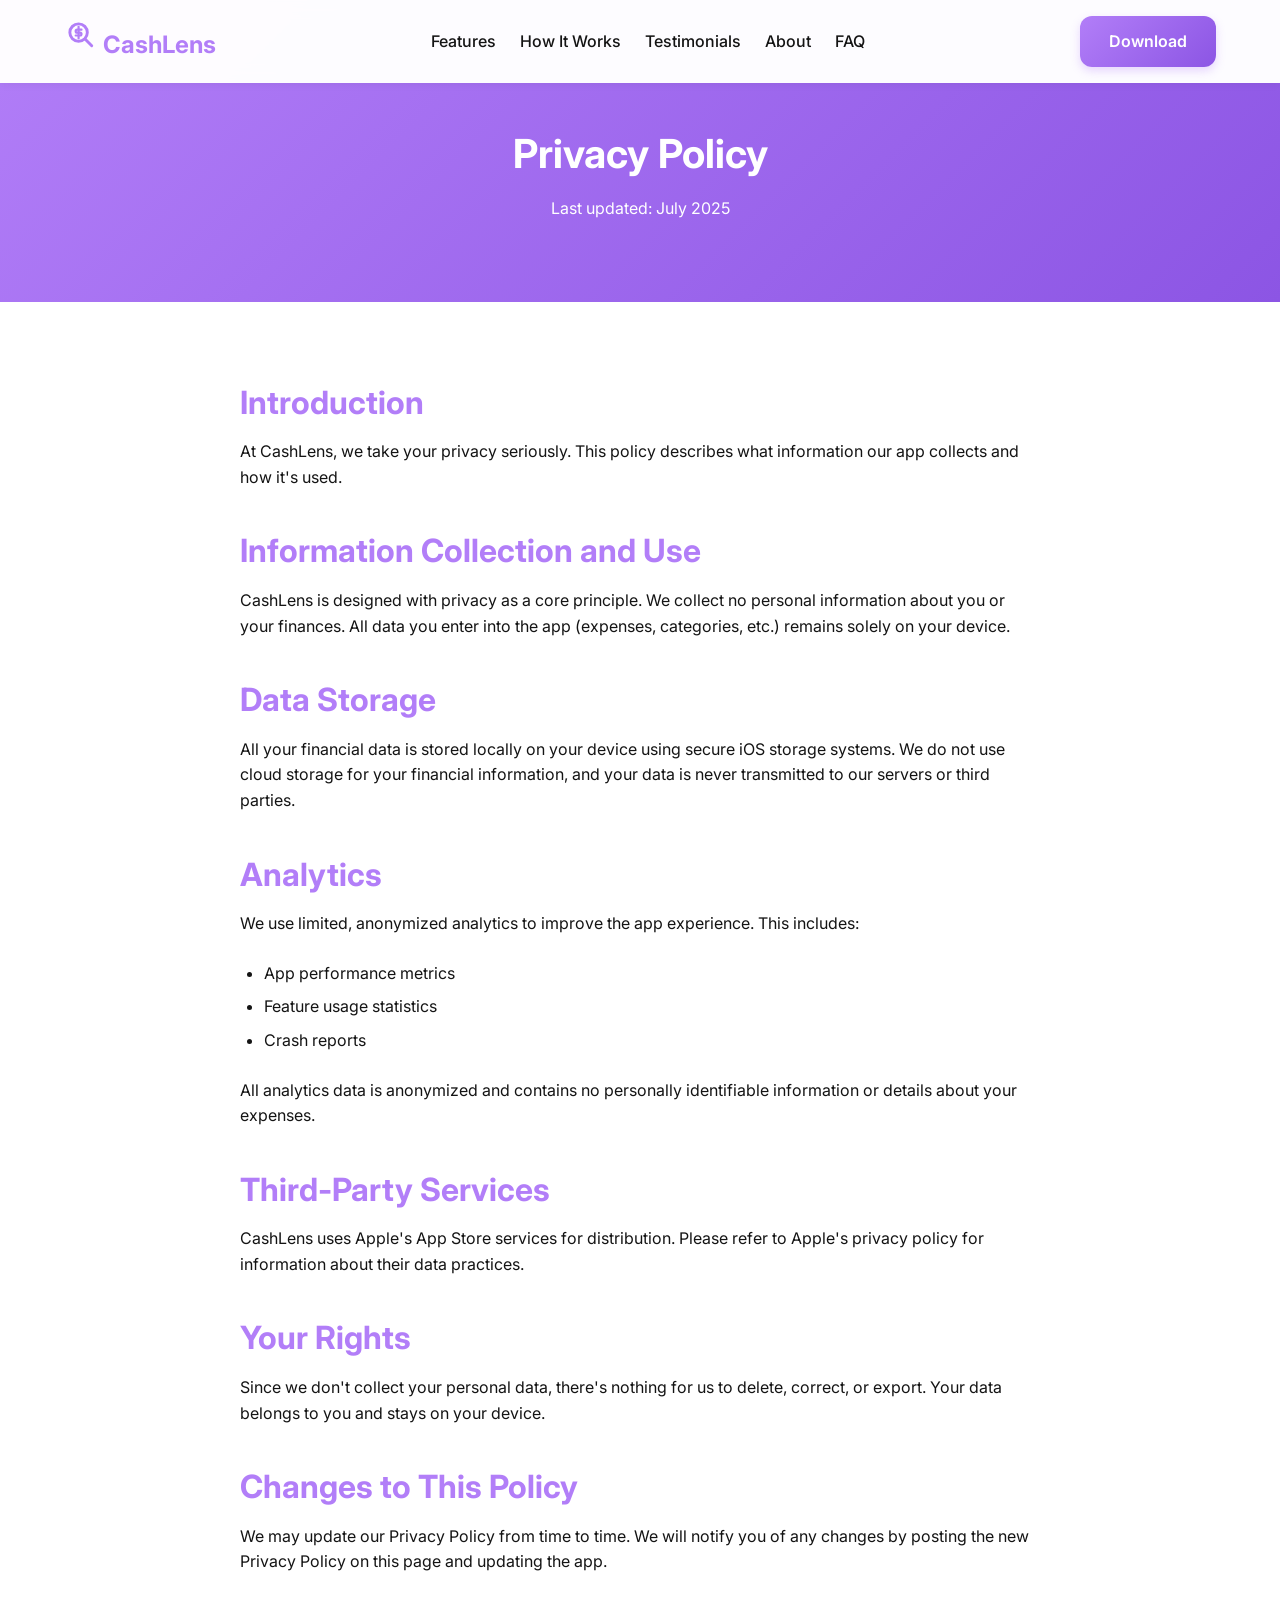
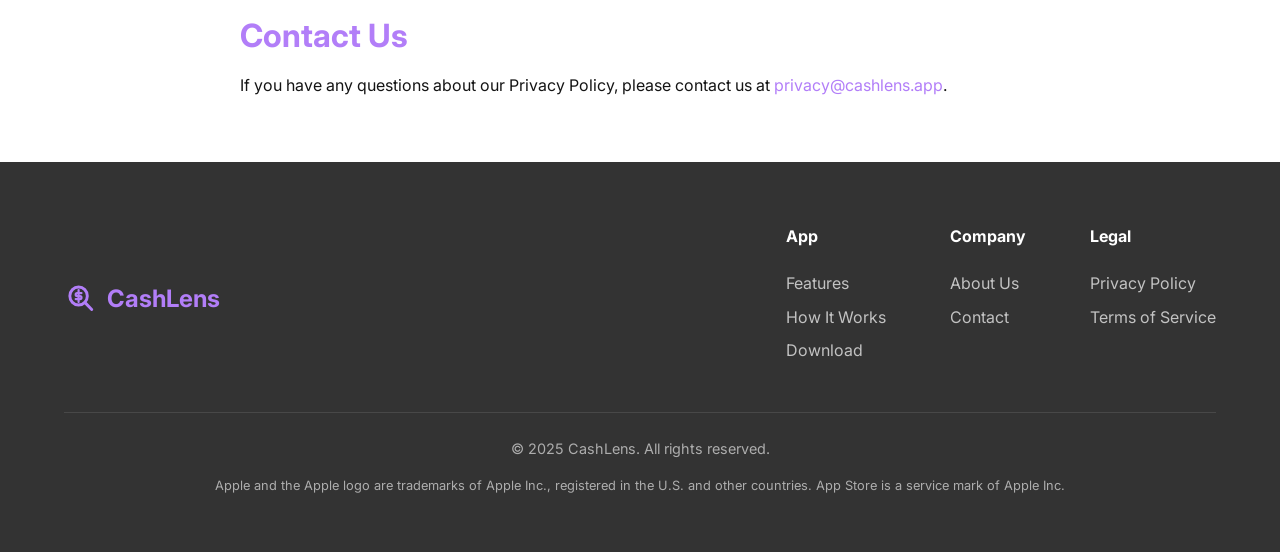
==== privacy.html @ 9f8243ed "Initial commit - CashLens website" ====
<!DOCTYPE html>
<html lang="en">
<head>
    <meta charset="UTF-8">
    <meta name="viewport" content="width=device-width, initial-scale=1.0">
    <title>Privacy Policy - CashLens</title>
    <meta name="description" content="CashLens privacy policy - learn how we protect your financial data and privacy.">
    <link rel="stylesheet" href="css/style.css">
    <link rel="stylesheet" href="https://cdnjs.cloudflare.com/ajax/libs/font-awesome/6.4.0/css/all.min.css">
    <link rel="preconnect" href="https://fonts.googleapis.com">
    <link rel="preconnect" href="https://fonts.gstatic.com" crossorigin>
    <link href="https://fonts.googleapis.com/css2?family=Inter:wght@400;500;600;700&display=swap" rel="stylesheet">
    <style>
        .policy-content {
            max-width: 800px;
            margin: 0 auto;
            padding: var(--spacing-lg) 0;
        }
        
        .policy-content h2 {
            margin-top: var(--spacing-lg);
            color: var(--primary-color);
        }
        
        .policy-content p {
            margin-bottom: var(--spacing-md);
        }
        
        .policy-content ul {
            list-style: disc;
            margin-left: 1.5rem;
            margin-bottom: var(--spacing-md);
        }
        
        .policy-content li {
            margin-bottom: var(--spacing-xs);
        }
        
        .policy-header {
            background: var(--primary-gradient);
            color: var(--text-color-white);
            padding: 8rem 0 4rem;
            text-align: center;
        }
        
        .policy-header h1 {
            color: var(--text-color-white);
            margin-bottom: var(--spacing-sm);
        }
    </style>
</head>
<body>
    <header class="header">
        <div class="container">
            <nav class="navbar">
                <div class="logo">
                    <a href="index.html">
                        <img src="images/logo.svg" alt="CashLens Logo" class="logo-img">
                        <span class="logo-text">CashLens</span>
                    </a>
                </div>
                <ul class="nav-links">
                    <li><a href="index.html#features">Features</a></li>
                    <li><a href="index.html#how-it-works">How It Works</a></li>
                    <li><a href="index.html#testimonials">Testimonials</a></li>
                    <li><a href="index.html#about">About</a></li>
                    <li><a href="index.html#faq">FAQ</a></li>
                </ul>
                <div class="cta-button mobile-hidden">
                    <a href="index.html#download" class="btn btn-primary">Download</a>
                </div>
                <button class="mobile-menu-toggle" aria-label="Toggle Mobile Menu">
                    <span class="hamburger"></span>
                </button>
            </nav>
        </div>
    </header>

    <section class="policy-header">
        <div class="container">
            <h1>Privacy Policy</h1>
            <p>Last updated: July 2025</p>
        </div>
    </section>

    <section class="policy-content container">
        <h2>Introduction</h2>
        <p>At CashLens, we take your privacy seriously. This policy describes what information our app collects and how it's used.</p>

        <h2>Information Collection and Use</h2>
        <p>CashLens is designed with privacy as a core principle. We collect no personal information about you or your finances. All data you enter into the app (expenses, categories, etc.) remains solely on your device.</p>

        <h2>Data Storage</h2>
        <p>All your financial data is stored locally on your device using secure iOS storage systems. We do not use cloud storage for your financial information, and your data is never transmitted to our servers or third parties.</p>

        <h2>Analytics</h2>
        <p>We use limited, anonymized analytics to improve the app experience. This includes:</p>
        <ul>
            <li>App performance metrics</li>
            <li>Feature usage statistics</li>
            <li>Crash reports</li>
        </ul>
        <p>All analytics data is anonymized and contains no personally identifiable information or details about your expenses.</p>

        <h2>Third-Party Services</h2>
        <p>CashLens uses Apple's App Store services for distribution. Please refer to Apple's privacy policy for information about their data practices.</p>

        <h2>Your Rights</h2>
        <p>Since we don't collect your personal data, there's nothing for us to delete, correct, or export. Your data belongs to you and stays on your device.</p>

        <h2>Changes to This Policy</h2>
        <p>We may update our Privacy Policy from time to time. We will notify you of any changes by posting the new Privacy Policy on this page and updating the app.</p>

        <h2>Contact Us</h2>
        <p>If you have any questions about our Privacy Policy, please contact us at <a href="mailto:privacy@cashlens.app">privacy@cashlens.app</a>.</p>
    </section>

    <footer class="footer">
        <div class="container">
            <div class="footer-top">
                <div class="footer-logo">
                    <img src="images/logo.svg" alt="CashLens Logo" class="logo-img">
                    <span class="logo-text">CashLens</span>
                </div>
                <div class="footer-nav">
                    <div class="footer-nav-column">
                        <h4>App</h4>
                        <ul>
                            <li><a href="index.html#features">Features</a></li>
                            <li><a href="index.html#how-it-works">How It Works</a></li>
                            <li><a href="index.html#download">Download</a></li>
                        </ul>
                    </div>
                    <div class="footer-nav-column">
                        <h4>Company</h4>
                        <ul>
                            <li><a href="index.html#about">About Us</a></li>
                            <li><a href="index.html#contact">Contact</a></li>
                        </ul>
                    </div>
                    <div class="footer-nav-column">
                        <h4>Legal</h4>
                        <ul>
                            <li><a href="privacy.html">Privacy Policy</a></li>
                            <li><a href="terms.html">Terms of Service</a></li>
                        </ul>
                    </div>
                </div>
            </div>
            <div class="footer-bottom">
                <p>© 2025 CashLens. All rights reserved.</p>
                <p class="apple-disclaimer">Apple and the Apple logo are trademarks of Apple Inc., registered in the U.S. and other countries. App Store is a service mark of Apple Inc.</p>
            </div>
        </div>
    </footer>

    <script src="js/main.js"></script>
</body>
</html>
---- css/style.css ----
:root {
    /* Primary colors - based on the purple theme from screenshots */
    --primary-color: #b27ef8;
    --primary-color-dark: #9259ef;
    --primary-color-light: #d6bcfb;
    --primary-gradient: linear-gradient(135deg, #b27ef8 0%, #8c55e4 100%);
    
    /* Secondary colors */
    --secondary-color: #333333;
    --secondary-color-light: #666666;
    
    /* Background colors */
    --bg-color: #ffffff;
    --bg-color-light: #f8f8f8;
    --bg-color-dark: #1c1c1e; /* Dark mode background */
    
    /* Category colors from the app */
    --color-groceries: #daaf33;
    --color-food: #b96f50;
    --color-transportation: #4f9ce2;
    --color-entertainment: #e27dc8;
    --color-shopping: #e57a7a;
    --color-health: #9a7fd1;
    --color-utilities: #e9d547;
    --color-education: #7a9ddf;
    --color-travel: #66c1e0;
    
    /* Text colors */
    --text-color: #141414;
    --text-color-light: #7d7d7d;
    --text-color-white: #ffffff;
    
    /* Spacing */
    --spacing-xs: 0.5rem;
    --spacing-sm: 1rem;
    --spacing-md: 1.5rem;
    --spacing-lg: 2.5rem;
    --spacing-xl: 4rem;
    
    /* Border radius */
    --border-radius-sm: 8px;
    --border-radius-md: 12px;
    --border-radius-lg: 20px;
    --border-radius-xl: 28px;
    
    /* Shadows */
    --shadow-sm: 0 2px 8px rgba(0, 0, 0, 0.05);
    --shadow-md: 0 4px 12px rgba(0, 0, 0, 0.08);
    --shadow-lg: 0 8px 24px rgba(0, 0, 0, 0.12);
    
    /* Animation */
    --transition-fast: 0.2s ease;
    --transition-normal: 0.3s ease;
    --transition-slow: 0.5s ease;
    
    /* Container width */
    --container-max-width: 1200px;
    --container-padding: 1.5rem;
}

/* Base Styles */
* {
    margin: 0;
    padding: 0;
    box-sizing: border-box;
}

html {
    font-size: 16px;
    scroll-behavior: smooth;
    scroll-padding-top: 80px;
}

body {
    font-family: 'Inter', sans-serif;
    color: var(--text-color);
    line-height: 1.6;
    background-color: var(--bg-color);
    overflow-x: hidden;
}

img {
    max-width: 100%;
    height: auto;
}

a {
    color: var(--primary-color);
    text-decoration: none;
    transition: color var(--transition-fast);
}

a:hover {
    color: var(--primary-color-dark);
}

ul {
    list-style: none;
}

h1, h2, h3, h4, h5, h6 {
    font-weight: 700;
    line-height: 1.3;
    margin-bottom: var(--spacing-sm);
    color: var(--text-color);
}

h1 {
    font-size: 2.5rem;
}

h2 {
    font-size: 2rem;
}

h3 {
    font-size: 1.5rem;
}

p {
    margin-bottom: var(--spacing-sm);
}

.lead {
    font-size: 1.2rem;
    font-weight: 400;
    color: var(--text-color-light);
}

.container {
    width: 100%;
    max-width: var(--container-max-width);
    margin: 0 auto;
    padding: 0 var(--container-padding);
}

.section-header {
    text-align: center;
    margin-bottom: var(--spacing-lg);
}

.section-header h2 {
    margin-bottom: var(--spacing-xs);
}

.section-header p {
    color: var(--text-color-light);
    max-width: 600px;
    margin: 0 auto;
}

/* Buttons */
.btn {
    display: inline-flex;
    align-items: center;
    justify-content: center;
    padding: 0.8rem 1.8rem;
    border-radius: var(--border-radius-md);
    font-weight: 600;
    font-size: 1rem;
    cursor: pointer;
    transition: all var(--transition-fast);
    text-align: center;
}

.btn-primary {
    background: var(--primary-gradient);
    color: var(--text-color-white);
    border: none;
    box-shadow: 0 4px 10px rgba(178, 126, 248, 0.3);
}

.btn-primary:hover {
    box-shadow: 0 6px 14px rgba(178, 126, 248, 0.4);
    transform: translateY(-2px);
    color: var(--text-color-white);
}

.btn-secondary {
    background-color: transparent;
    color: var(--primary-color);
    border: 2px solid var(--primary-color);
}

.btn-secondary:hover {
    background-color: rgba(178, 126, 248, 0.08);
    color: var(--primary-color-dark);
}

/* Header */
.header {
    position: fixed;
    top: 0;
    left: 0;
    width: 100%;
    z-index: 1000;
    background-color: rgba(255, 255, 255, 0.98);
    backdrop-filter: blur(8px);
    box-shadow: var(--shadow-sm);
    padding: 1rem 0;
    transition: all var(--transition-normal);
}

.header.scrolled {
    padding: 0.7rem 0;
    box-shadow: var(--shadow-md);
}

.navbar {
    display: flex;
    align-items: center;
    justify-content: space-between;
}

.logo {
    display: flex;
    align-items: center;
    gap: 0.5rem;
}

.logo-img {
    height: 2.2rem;
    width: auto;
}

.logo-text {
    font-size: 1.5rem;
    font-weight: 700;
    color: var(--primary-color);
}

.nav-links {
    display: flex;
    gap: var(--spacing-md);
}

.nav-links a {
    color: var(--text-color);
    font-weight: 500;
    transition: color var(--transition-fast);
}

.nav-links a:hover {
    color: var(--primary-color);
}

.mobile-menu-toggle {
    display: none;
    background: none;
    border: none;
    cursor: pointer;
    padding: 5px;
}

.hamburger {
    display: block;
    position: relative;
    width: 24px;
    height: 2px;
    background-color: var(--text-color);
    transition: all var(--transition-fast);
}

.hamburger::before,
.hamburger::after {
    content: '';
    position: absolute;
    width: 24px;
    height: 2px;
    background-color: var(--text-color);
    transition: all var(--transition-fast);
}

.hamburger::before {
    top: -8px;
}

.hamburger::after {
    bottom: -8px;
}

/* Hero Section */
.hero {
    padding: 8rem 0 4rem;
    position: relative;
    background: var(--primary-gradient);
    color: var(--text-color-white);
    overflow: hidden;
}

.hero::before {
    content: '';
    position: absolute;
    top: 0;
    left: 0;
    width: 100%;
    height: 100%;
    background-image: url('../images/hero-pattern.svg');
    background-size: cover;
    opacity: 0.1;
}

.hero .container {
    display: flex;
    align-items: center;
    justify-content: space-between;
    position: relative;
    z-index: 1;
}

.hero-content {
    width: 50%;
    padding-right: var(--spacing-md);
}

.hero h1 {
    color: var(--text-color-white);
    font-size: 3rem;
    margin-bottom: var(--spacing-md);
}

.hero .lead {
    color: rgba(255, 255, 255, 0.9);
    font-size: 1.25rem;
    margin-bottom: var(--spacing-md);
}

.hero-cta {
    display: flex;
    gap: var(--spacing-sm);
    flex-wrap: wrap;
}

.hero-image {
    width: 50%;
    display: flex;
    justify-content: flex-end;
}

.phone-mockup {
    position: relative;
    width: 320px;
    margin-right: -40px;
}

.mockup-img {
    width: 100%;
    border-radius: var(--border-radius-lg);
    box-shadow: var(--shadow-lg);
    transition: transform var(--transition-normal);
}

.phone-mockup:hover .mockup-img {
    transform: translateY(-10px) rotate(2deg);
}

.hero-wave {
    position: absolute;
    bottom: -2px;
    left: 0;
    width: 100%;
    line-height: 0;
    transform: rotate(180deg);
}

.hero-wave svg {
    position: relative;
    width: 100%;
    height: 80px;
}

/* Features Section */
.features {
    padding: var(--spacing-xl) 0;
    background-color: var(--bg-color);
}

.features-grid {
    display: grid;
    grid-template-columns: repeat(auto-fit, minmax(250px, 1fr));
    gap: var(--spacing-lg);
}

.feature-card {
    background-color: var(--bg-color-light);
    padding: var(--spacing-lg);
    border-radius: var(--border-radius-lg);
    box-shadow: var(--shadow-sm);
    transition: transform var(--transition-normal), box-shadow var(--transition-normal);
}

.feature-card:hover {
    transform: translateY(-5px);
    box-shadow: var(--shadow-md);
}

.feature-icon {
    width: 60px;
    height: 60px;
    border-radius: 50%;
    background: var(--primary-gradient);
    display: flex;
    align-items: center;
    justify-content: center;
    margin-bottom: var(--spacing-md);
    color: var(--text-color-white);
    font-size: 1.5rem;
}

.feature-card h3 {
    margin-bottom: var(--spacing-sm);
}

/* How It Works Section */
.how-it-works {
    padding: var(--spacing-xl) 0;
    background-color: var(--bg-color-light);
}

.steps {
    display: flex;
    flex-direction: column;
    gap: var(--spacing-xl);
}

.step {
    display: flex;
    align-items: center;
    gap: var(--spacing-lg);
}

.step.reverse {
    flex-direction: row-reverse;
}

.step-number {
    flex-shrink: 0;
    width: 60px;
    height: 60px;
    border-radius: 50%;
    background: var(--primary-gradient);
    display: flex;
    align-items: center;
    justify-content: center;
    font-size: 1.5rem;
    font-weight: 700;
    color: var(--text-color-white);
}

.step-content {
    flex: 1;
}

.step-image {
    flex: 1;
    max-width: 300px;
}

.step-image img {
    border-radius: var(--border-radius-lg);
    box-shadow: var(--shadow-md);
}

/* Testimonials Section */
.testimonials {
    padding: var(--spacing-xl) 0;
    background-color: var(--bg-color);
}

.testimonials-slider {
    position: relative;
    overflow: hidden;
    margin: 0 auto;
    max-width: 800px;
}

.testimonial {
    background-color: var(--bg-color-light);
    padding: var(--spacing-lg);
    border-radius: var(--border-radius-lg);
    box-shadow: var(--shadow-sm);
    margin: 0 auto;
    text-align: center;
}

.testimonial-content {
    position: relative;
    padding: var(--spacing-md) 0;
    margin-bottom: var(--spacing-md);
}

.testimonial-content::before,
.testimonial-content::after {
    content: '"';
    display: inline-block;
    font-size: 3rem;
    color: var(--primary-color-light);
    position: absolute;
    line-height: 1;
}

.testimonial-content::before {
    top: 0;
    left: 0;
}

.testimonial-content::after {
    bottom: 0;
    right: 0;
    transform: rotate(180deg);
}

.testimonial-content p {
    font-size: 1.1rem;
    position: relative;
    z-index: 1;
}

.testimonial-author {
    margin-top: var(--spacing-sm);
}

.author-name {
    font-weight: 600;
    color: var(--text-color);
}

.author-title {
    font-size: 0.9rem;
    color: var(--text-color-light);
}

.testimonial-controls {
    display: flex;
    align-items: center;
    justify-content: center;
    margin-top: var(--spacing-md);
    gap: var(--spacing-md);
}

.control-prev,
.control-next {
    background: none;
    border: none;
    cursor: pointer;
    width: 40px;
    height: 40px;
    border-radius: 50%;
    display: flex;
    align-items: center;
    justify-content: center;
    background-color: var(--bg-color-light);
    color: var(--primary-color);
    font-size: 1rem;
    transition: all var(--transition-fast);
    box-shadow: var(--shadow-sm);
}

.control-prev:hover,
.control-next:hover {
    background-color: var(--primary-color);
    color: var(--text-color-white);
}

.control-indicators {
    display: flex;
    gap: 8px;
}

.indicator {
    width: 10px;
    height: 10px;
    border-radius: 50%;
    background-color: var(--primary-color-light);
    cursor: pointer;
    transition: background-color var(--transition-fast);
}

.indicator.active {
    background-color: var(--primary-color);
}

/* Download Section */
.download {
    padding: var(--spacing-xl) 0;
    background-color: var(--bg-color-light);
}

.download .container {
    display: flex;
    align-items: center;
    gap: var(--spacing-lg);
}

.download-content {
    flex: 1;
}

.download-buttons {
    margin: var(--spacing-md) 0;
}

.app-store-button img {
    height: 50px;
    width: auto;
}

.download-note {
    font-size: 0.9rem;
    color: var(--text-color-light);
}

.download-image {
    flex: 1;
    text-align: center;
}

.download-image img {
    max-height: 500px;
    border-radius: var(--border-radius-lg);
    box-shadow: var(--shadow-md);
}

/* About Section */
.about {
    padding: var(--spacing-xl) 0;
    background-color: var(--bg-color);
}

.about-content {
    max-width: 800px;
    margin: 0 auto;
    text-align: center;
}

.about-text p {
    margin-bottom: var(--spacing-md);
}

/* FAQ Section */
.faq {
    padding: var(--spacing-xl) 0;
    background-color: var(--bg-color-light);
}

.faq-items {
    max-width: 800px;
    margin: 0 auto;
}

.faq-item {
    margin-bottom: var(--spacing-md);
    border-radius: var(--border-radius-md);
    background-color: var(--bg-color);
    overflow: hidden;
    box-shadow: var(--shadow-sm);
}

.faq-question {
    display: flex;
    justify-content: space-between;
    align-items: center;
    padding: var(--spacing-md) var(--spacing-lg);
    cursor: pointer;
    position: relative;
    transition: background-color var(--transition-fast);
}

.faq-question:hover {
    background-color: rgba(178, 126, 248, 0.05);
}

.faq-question h3 {
    margin: 0;
    font-size: 1.1rem;
}

.faq-icon .fa-minus {
    display: none;
}

.faq-item.active .faq-icon .fa-plus {
    display: none;
}

.faq-item.active .faq-icon .fa-minus {
    display: inline;
}

.faq-answer {
    padding: 0 var(--spacing-lg);
    max-height: 0;
    overflow: hidden;
    transition: max-height var(--transition-normal), padding var(--transition-normal);
}

.faq-item.active .faq-answer {
    max-height: 500px;
    padding: 0 var(--spacing-lg) var(--spacing-md);
}

/* Contact Section */
.contact {
    padding: var(--spacing-xl) 0;
    background-color: var(--bg-color);
}

.contact-info {
    display: grid;
    grid-template-columns: repeat(auto-fit, minmax(300px, 1fr));
    gap: var(--spacing-lg);
    max-width: 1000px;
    margin: 0 auto;
}

.contact-item {
    text-align: center;
    padding: var(--spacing-lg);
    border-radius: var(--border-radius-md);
    background-color: var(--bg-color-light);
    box-shadow: var(--shadow-sm);
    transition: transform var(--transition-normal);
}

.contact-item:hover {
    transform: translateY(-5px);
}

.contact-item h3 {
    color: var(--primary-color);
    margin-bottom: var(--spacing-sm);
}

.contact-item h3 i {
    margin-right: 0.5rem;
}

.contact-item a {
    display: inline-block;
    margin-top: var(--spacing-xs);
    font-weight: 500;
}

/* Footer */
.footer {
    background-color: var(--secondary-color);
    color: var(--text-color-white);
    padding: var(--spacing-xl) 0 var(--spacing-lg);
}

.footer-top {
    display: flex;
    flex-wrap: wrap;
    gap: var(--spacing-lg);
    margin-bottom: var(--spacing-lg);
}

.footer-logo {
    display: flex;
    align-items: center;
    gap: 0.5rem;
    margin-right: auto;
}

.footer-nav {
    display: flex;
    gap: var(--spacing-xl);
}

.footer-nav-column h4 {
    color: var(--text-color-white);
    margin-bottom: var(--spacing-md);
}

.footer-nav-column ul li {
    margin-bottom: var(--spacing-xs);
}

.footer-nav-column a {
    color: rgba(255, 255, 255, 0.7);
    transition: color var(--transition-fast);
}

.footer-nav-column a:hover {
    color: var(--text-color-white);
}

.footer-bottom {
    text-align: center;
    padding-top: var(--spacing-md);
    border-top: 1px solid rgba(255, 255, 255, 0.1);
    font-size: 0.9rem;
    color: rgba(255, 255, 255, 0.6);
}

.apple-disclaimer {
    margin-top: var(--spacing-sm);
    font-size: 0.8rem;
}

/* Responsive Design */
@media (max-width: 1024px) {
    html {
        font-size: 15px;
    }
    
    .hero h1 {
        font-size: 2.5rem;
    }
    
    .phone-mockup {
        width: 280px;
    }
}

@media (max-width: 768px) {
    .nav-links, .cta-button.mobile-hidden {
        display: none;
    }
    
    .mobile-menu-toggle {
        display: block;
    }
    
    .hero .container {
        flex-direction: column;
        text-align: center;
    }
    
    .hero-content, .hero-image {
        width: 100%;
    }
    
    .hero-content {
        padding-right: 0;
        margin-bottom: var(--spacing-lg);
    }
    
    .hero-cta {
        justify-content: center;
    }
    
    .hero-image {
        justify-content: center;
    }
    
    .phone-mockup {
        margin-right: 0;
    }
    
    .step, .step.reverse {
        flex-direction: column;
        text-align: center;
    }
    
    .step-image {
        order: -1;
        margin-bottom: var(--spacing-md);
    }
    
    .download .container {
        flex-direction: column;
        text-align: center;
    }
}

@media (max-width: 576px) {
    .hero {
        padding-top: 6rem;
    }
    
    .hero h1 {
        font-size: 2rem;
    }
    
    .features-grid {
        grid-template-columns: 1fr;
    }
    
    .contact-info {
        grid-template-columns: 1fr;
    }
    
    .footer-top {
        flex-direction: column;
        gap: var(--spacing-md);
    }
    
    .footer-nav {
        flex-direction: column;
        gap: var(--spacing-md);
    }
}

/* Mobile Menu */
.mobile-menu {
    display: none;
    position: fixed;
    top: 80px;
    left: 0;
    width: 100%;
    height: calc(100vh - 80px);
    background-color: var(--bg-color);
    padding: var(--spacing-md);
    z-index: 999;
    overflow-y: auto;
}

.mobile-menu.active {
    display: block;
}

.mobile-menu .nav-links {
    display: flex;
    flex-direction: column;
    gap: var(--spacing-sm);
}

.mobile-menu .nav-links a {
    display: block;
    padding: var(--spacing-sm);
    border-bottom: 1px solid rgba(0, 0, 0, 0.05);
    font-size: 1.2rem;
}

.mobile-menu .cta-button {
    margin-top: var(--spacing-md);
    text-align: center;
}

/* Animation classes */
.fade-in {
    animation: fadeIn 1s ease forwards;
}

.slide-up {
    animation: slideUp 0.8s ease forwards;
}

.slide-left {
    animation: slideLeft 0.8s ease forwards;
}

.slide-right {
    animation: slideRight 0.8s ease forwards;
}

@keyframes fadeIn {
    from {
        opacity: 0;
    }
    to {
        opacity: 1;
    }
}

@keyframes slideUp {
    from {
        opacity: 0;
        transform: translateY(30px);
    }
    to {
        opacity: 1;
        transform: translateY(0);
    }
}

@keyframes slideLeft {
    from {
        opacity: 0;
        transform: translateX(30px);
    }
    to {
        opacity: 1;
        transform: translateX(0);
    }
}

@keyframes slideRight {
    from {
        opacity: 0;
        transform: translateX(-30px);
    }
    to {
        opacity: 1;
        transform: translateX(0);
    }
}
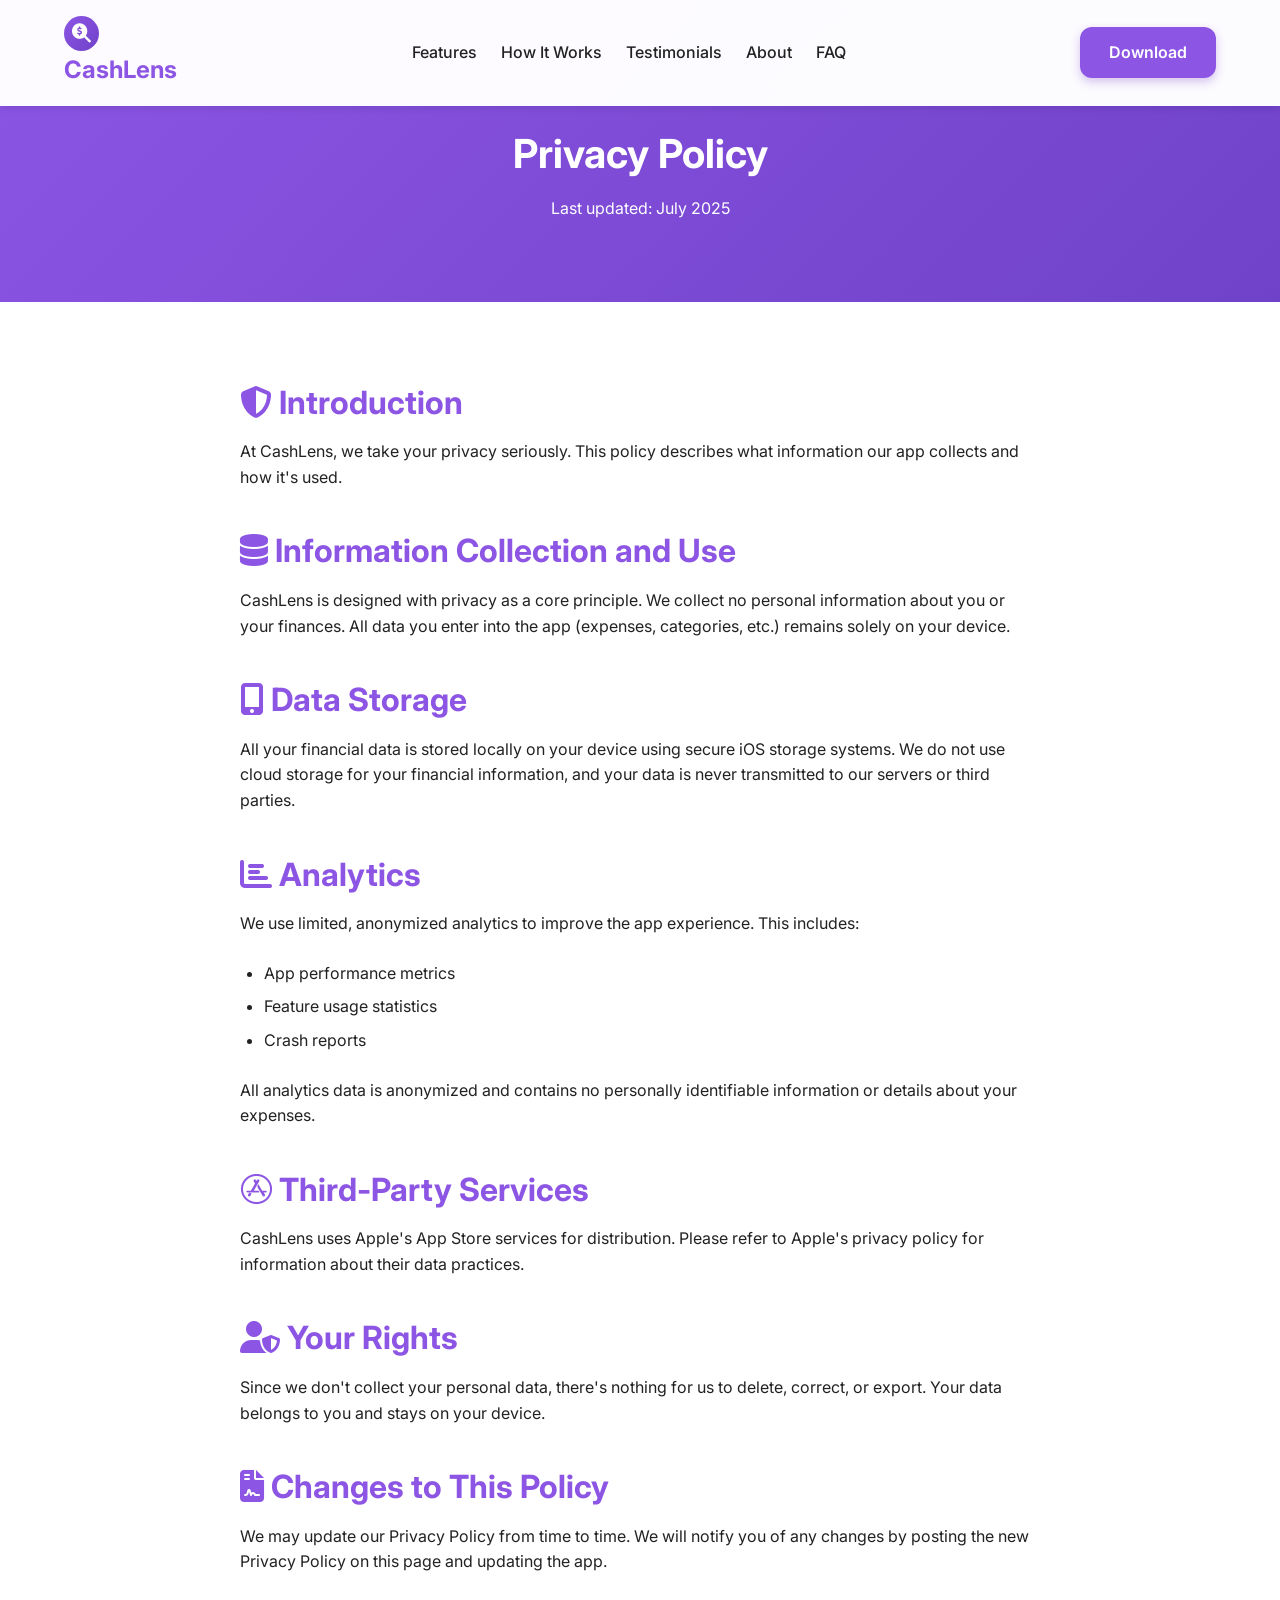
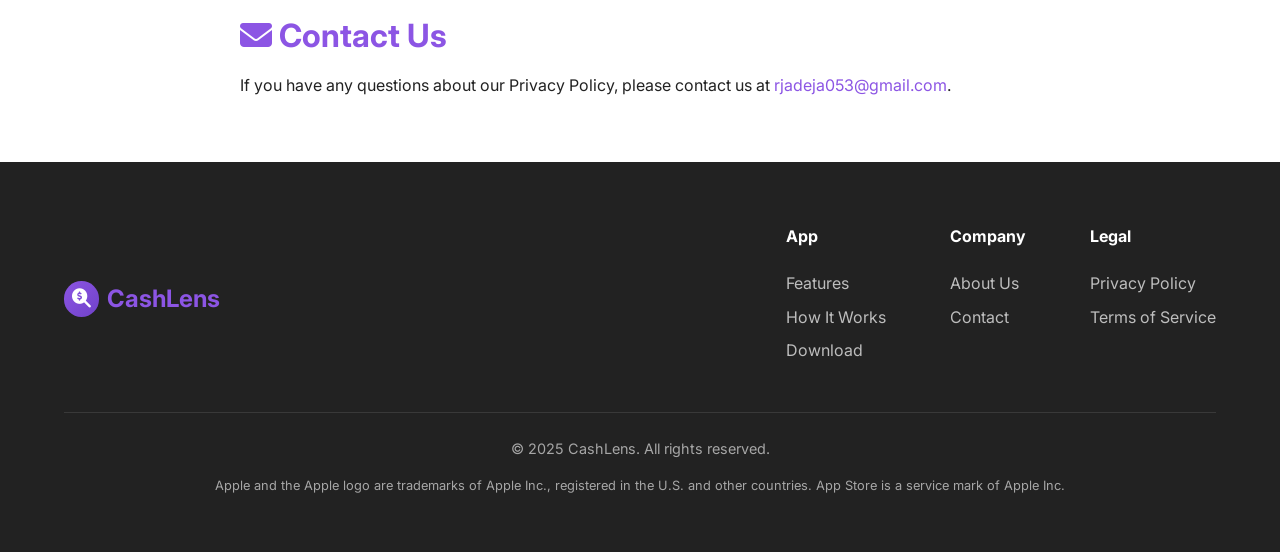
==== commit cba32a08: "Update App Store link and contact email across all pages" ====
--- a/privacy.html
+++ b/privacy.html
@@ -55,7 +55,9 @@
             <nav class="navbar">
                 <div class="logo">
                     <a href="index.html">
-                        <img src="images/logo.svg" alt="CashLens Logo" class="logo-img">
+                        <div class="logo-icon">
+                            <i class="fas fa-search-dollar"></i>
+                        </div>
                         <span class="logo-text">CashLens</span>
                     </a>
                 </div>
@@ -67,7 +69,7 @@
                     <li><a href="index.html#faq">FAQ</a></li>
                 </ul>
                 <div class="cta-button mobile-hidden">
-                    <a href="index.html#download" class="btn btn-primary">Download</a>
+                    <a href="https://apps.apple.com/us/app/cashlens/id6743153951" class="btn btn-primary">Download</a>
                 </div>
                 <button class="mobile-menu-toggle" aria-label="Toggle Mobile Menu">
                     <span class="hamburger"></span>
@@ -84,16 +86,16 @@
     </section>
 
     <section class="policy-content container">
-        <h2>Introduction</h2>
+        <h2><i class="fas fa-shield-alt"></i> Introduction</h2>
         <p>At CashLens, we take your privacy seriously. This policy describes what information our app collects and how it's used.</p>
 
-        <h2>Information Collection and Use</h2>
+        <h2><i class="fas fa-database"></i> Information Collection and Use</h2>
         <p>CashLens is designed with privacy as a core principle. We collect no personal information about you or your finances. All data you enter into the app (expenses, categories, etc.) remains solely on your device.</p>
 
-        <h2>Data Storage</h2>
+        <h2><i class="fas fa-mobile-alt"></i> Data Storage</h2>
         <p>All your financial data is stored locally on your device using secure iOS storage systems. We do not use cloud storage for your financial information, and your data is never transmitted to our servers or third parties.</p>
 
-        <h2>Analytics</h2>
+        <h2><i class="fas fa-chart-bar"></i> Analytics</h2>
         <p>We use limited, anonymized analytics to improve the app experience. This includes:</p>
         <ul>
             <li>App performance metrics</li>
@@ -102,24 +104,26 @@
         </ul>
         <p>All analytics data is anonymized and contains no personally identifiable information or details about your expenses.</p>
 
-        <h2>Third-Party Services</h2>
+        <h2><i class="fab fa-app-store"></i> Third-Party Services</h2>
         <p>CashLens uses Apple's App Store services for distribution. Please refer to Apple's privacy policy for information about their data practices.</p>
 
-        <h2>Your Rights</h2>
+        <h2><i class="fas fa-user-shield"></i> Your Rights</h2>
         <p>Since we don't collect your personal data, there's nothing for us to delete, correct, or export. Your data belongs to you and stays on your device.</p>
 
-        <h2>Changes to This Policy</h2>
+        <h2><i class="fas fa-file-contract"></i> Changes to This Policy</h2>
         <p>We may update our Privacy Policy from time to time. We will notify you of any changes by posting the new Privacy Policy on this page and updating the app.</p>
 
-        <h2>Contact Us</h2>
-        <p>If you have any questions about our Privacy Policy, please contact us at <a href="mailto:privacy@cashlens.app">privacy@cashlens.app</a>.</p>
+        <h2><i class="fas fa-envelope"></i> Contact Us</h2>
+        <p>If you have any questions about our Privacy Policy, please contact us at <a href="mailto:rjadeja053@gmail.com">rjadeja053@gmail.com</a>.</p>
     </section>
 
     <footer class="footer">
         <div class="container">
             <div class="footer-top">
                 <div class="footer-logo">
-                    <img src="images/logo.svg" alt="CashLens Logo" class="logo-img">
+                    <div class="logo-icon">
+                        <i class="fas fa-search-dollar"></i>
+                    </div>
                     <span class="logo-text">CashLens</span>
                 </div>
                 <div class="footer-nav">
@@ -128,7 +132,7 @@
                         <ul>
                             <li><a href="index.html#features">Features</a></li>
                             <li><a href="index.html#how-it-works">How It Works</a></li>
-                            <li><a href="index.html#download">Download</a></li>
+                            <li><a href="https://apps.apple.com/us/app/cashlens/id6743153951">Download</a></li>
                         </ul>
                     </div>
                     <div class="footer-nav-column">
--- a/css/style.css
+++ b/css/style.css
@@ -1,13 +1,13 @@
 :root {
-    /* Primary colors - based on the purple theme from screenshots */
-    --primary-color: #b27ef8;
-    --primary-color-dark: #9259ef;
-    --primary-color-light: #d6bcfb;
-    --primary-gradient: linear-gradient(135deg, #b27ef8 0%, #8c55e4 100%);
+    /* Primary colors - based on the purple theme from screenshots but with improved contrast */
+    --primary-color: #8c55e4;
+    --primary-color-dark: #7042c9;
+    --primary-color-light: #b27ef8;
+    --primary-gradient: linear-gradient(135deg, #8c55e4 0%, #7042c9 100%);
     
     /* Secondary colors */
-    --secondary-color: #333333;
-    --secondary-color-light: #666666;
+    --secondary-color: #222222;
+    --secondary-color-light: #555555;
     
     /* Background colors */
     --bg-color: #ffffff;
@@ -15,19 +15,19 @@
     --bg-color-dark: #1c1c1e; /* Dark mode background */
     
     /* Category colors from the app */
-    --color-groceries: #daaf33;
-    --color-food: #b96f50;
+    --color-groceries: #e9b429;
+    --color-food: #d17749;
     --color-transportation: #4f9ce2;
     --color-entertainment: #e27dc8;
-    --color-shopping: #e57a7a;
+    --color-shopping: #e96161;
     --color-health: #9a7fd1;
     --color-utilities: #e9d547;
     --color-education: #7a9ddf;
     --color-travel: #66c1e0;
     
-    /* Text colors */
-    --text-color: #141414;
-    --text-color-light: #7d7d7d;
+    /* Text colors with improved contrast */
+    --text-color: #222222;
+    --text-color-light: #666666;
     --text-color-white: #ffffff;
     
     /* Spacing */
@@ -44,9 +44,9 @@
     --border-radius-xl: 28px;
     
     /* Shadows */
-    --shadow-sm: 0 2px 8px rgba(0, 0, 0, 0.05);
-    --shadow-md: 0 4px 12px rgba(0, 0, 0, 0.08);
-    --shadow-lg: 0 8px 24px rgba(0, 0, 0, 0.12);
+    --shadow-sm: 0 2px 8px rgba(0, 0, 0, 0.1);
+    --shadow-md: 0 4px 12px rgba(0, 0, 0, 0.15);
+    --shadow-lg: 0 8px 24px rgba(0, 0, 0, 0.2);
     
     /* Animation */
     --transition-fast: 0.2s ease;
@@ -149,7 +149,7 @@
     margin: 0 auto;
 }
 
-/* Buttons */
+/* Buttons with improved contrast */
 .btn {
     display: inline-flex;
     align-items: center;
@@ -164,27 +164,51 @@
 }
 
 .btn-primary {
-    background: var(--primary-gradient);
+    background: var(--primary-color);
     color: var(--text-color-white);
     border: none;
-    box-shadow: 0 4px 10px rgba(178, 126, 248, 0.3);
+    box-shadow: 0 4px 10px rgba(124, 66, 201, 0.3);
 }
 
 .btn-primary:hover {
-    box-shadow: 0 6px 14px rgba(178, 126, 248, 0.4);
+    background: var(--primary-color-dark);
+    box-shadow: 0 6px 14px rgba(124, 66, 201, 0.4);
     transform: translateY(-2px);
     color: var(--text-color-white);
 }
 
-.btn-secondary {
+.btn-light {
+    background-color: var(--text-color-white);
+    color: var(--primary-color);
+    border: none;
+    box-shadow: 0 4px 10px rgba(0, 0, 0, 0.1);
+}
+
+.btn-light:hover {
+    background-color: #f5f5f5;
+    box-shadow: 0 6px 14px rgba(0, 0, 0, 0.15);
+    transform: translateY(-2px);
+    color: var(--primary-color-dark);
+}
+
+.btn-outline {
     background-color: transparent;
-    color: var(--primary-color);
-    border: 2px solid var(--primary-color);
-}
-
-.btn-secondary:hover {
-    background-color: rgba(178, 126, 248, 0.08);
-    color: var(--primary-color-dark);
+    color: var(--text-color-white);
+    border: 2px solid var(--text-color-white);
+}
+
+.btn-outline:hover {
+    background-color: rgba(255, 255, 255, 0.1);
+    transform: translateY(-2px);
+}
+
+.btn-large {
+    padding: 1rem 2rem;
+    font-size: 1.1rem;
+}
+
+.btn i {
+    margin-right: 0.5rem;
 }
 
 /* Header */
@@ -218,9 +242,16 @@
     gap: 0.5rem;
 }
 
-.logo-img {
+.logo-icon {
+    width: 2.2rem;
     height: 2.2rem;
-    width: auto;
+    background: var(--primary-gradient);
+    border-radius: 50%;
+    display: flex;
+    align-items: center;
+    justify-content: center;
+    color: var(--text-color-white);
+    font-size: 1.2rem;
 }
 
 .logo-text {
@@ -343,14 +374,79 @@
     margin-right: -40px;
 }
 
-.mockup-img {
-    width: 100%;
+.app-interface {
+    background-color: #1c1c1e;
     border-radius: var(--border-radius-lg);
     box-shadow: var(--shadow-lg);
+    overflow: hidden;
+    padding: 1rem;
+    position: relative;
+    width: 100%;
+    height: 520px;
+    display: flex;
+    flex-direction: column;
     transition: transform var(--transition-normal);
 }
 
-.phone-mockup:hover .mockup-img {
+.app-screen {
+    flex: 1;
+    display: flex;
+    flex-direction: column;
+    border-radius: var(--border-radius-md);
+    overflow: hidden;
+}
+
+.app-header {
+    background-color: var(--primary-color);
+    padding: 1rem;
+    color: var(--text-color-white);
+    text-align: center;
+}
+
+.app-title {
+    font-weight: bold;
+    font-size: 1.2rem;
+}
+
+.app-content {
+    flex: 1;
+    padding: 1rem;
+    display: flex;
+    flex-direction: column;
+    gap: 1rem;
+    background-color: #2c2c2e;
+}
+
+.expense-item {
+    display: flex;
+    align-items: center;
+    padding: 0.8rem;
+    background-color: #3a3a3c;
+    border-radius: var(--border-radius-sm);
+    color: var(--text-color-white);
+}
+
+.expense-item i {
+    width: 40px;
+    height: 40px;
+    background-color: var(--primary-color);
+    border-radius: 50%;
+    display: flex;
+    align-items: center;
+    justify-content: center;
+    margin-right: 1rem;
+}
+
+.expense-item span {
+    flex: 1;
+}
+
+.expense-amount {
+    font-weight: bold;
+    text-align: right;
+}
+
+.phone-mockup:hover .app-interface {
     transform: translateY(-10px) rotate(2deg);
 }
 
@@ -451,14 +547,22 @@
     flex: 1;
 }
 
-.step-image {
-    flex: 1;
-    max-width: 300px;
-}
-
-.step-image img {
+.step-icon {
+    flex: 0 0 200px;
+    height: 200px;
+    display: flex;
+    align-items: center;
+    justify-content: center;
+    color: var(--primary-color);
+    font-size: 5rem;
+    background-color: rgba(140, 85, 228, 0.1);
     border-radius: var(--border-radius-lg);
-    box-shadow: var(--shadow-md);
+    box-shadow: var(--shadow-sm);
+    transition: transform var(--transition-normal);
+}
+
+.step:hover .step-icon {
+    transform: scale(1.05);
 }
 
 /* Testimonials Section */
@@ -517,7 +621,27 @@
 }
 
 .testimonial-author {
+    display: flex;
+    align-items: center;
+    justify-content: center;
+    gap: 1rem;
     margin-top: var(--spacing-sm);
+}
+
+.author-avatar {
+    width: 50px;
+    height: 50px;
+    border-radius: 50%;
+    background-color: var(--primary-color-light);
+    display: flex;
+    align-items: center;
+    justify-content: center;
+    color: var(--text-color-white);
+    font-size: 1.5rem;
+}
+
+.author-info {
+    text-align: left;
 }
 
 .author-name {
@@ -600,25 +724,80 @@
     margin: var(--spacing-md) 0;
 }
 
-.app-store-button img {
-    height: 50px;
-    width: auto;
-}
-
 .download-note {
     font-size: 0.9rem;
     color: var(--text-color-light);
 }
 
-.download-image {
+.download-visual {
     flex: 1;
-    text-align: center;
-}
-
-.download-image img {
-    max-height: 500px;
-    border-radius: var(--border-radius-lg);
-    box-shadow: var(--shadow-md);
+    display: flex;
+    justify-content: center;
+    position: relative;
+}
+
+.device-mockup {
+    position: relative;
+    display: flex;
+    justify-content: center;
+}
+
+.device-frame {
+    font-size: 15rem;
+    color: var(--primary-color);
+    position: relative;
+    opacity: 0.8;
+}
+
+.device-features {
+    position: absolute;
+    top: 50%;
+    left: 50%;
+    transform: translate(-50%, -50%);
+    display: flex;
+    flex-direction: column;
+    gap: 2rem;
+    z-index: 2;
+}
+
+.feature-dot {
+    width: 50px;
+    height: 50px;
+    border-radius: 50%;
+    background: var(--primary-color);
+    display: flex;
+    align-items: center;
+    justify-content: center;
+    color: var(--text-color-white);
+    font-size: 1.5rem;
+    animation: pulse 2s infinite;
+}
+
+.feature-dot:nth-child(1) {
+    animation-delay: 0s;
+}
+
+.feature-dot:nth-child(2) {
+    animation-delay: 0.5s;
+}
+
+.feature-dot:nth-child(3) {
+    animation-delay: 1s;
+}
+
+@keyframes pulse {
+    0% {
+        transform: scale(1);
+        box-shadow: 0 0 0 0 rgba(140, 85, 228, 0.7);
+    }
+    70% {
+        transform: scale(1.1);
+        box-shadow: 0 0 0 10px rgba(140, 85, 228, 0);
+    }
+    100% {
+        transform: scale(1);
+        box-shadow: 0 0 0 0 rgba(140, 85, 228, 0);
+    }
 }
 
 /* About Section */
@@ -667,7 +846,7 @@
 }
 
 .faq-question:hover {
-    background-color: rgba(178, 126, 248, 0.05);
+    background-color: rgba(140, 85, 228, 0.05);
 }
 
 .faq-question h3 {
@@ -811,6 +990,10 @@
     .phone-mockup {
         width: 280px;
     }
+    
+    .device-frame {
+        font-size: 12rem;
+    }
 }
 
 @media (max-width: 768px) {
@@ -853,7 +1036,7 @@
         text-align: center;
     }
     
-    .step-image {
+    .step-icon {
         order: -1;
         margin-bottom: var(--spacing-md);
     }
@@ -862,6 +1045,10 @@
         flex-direction: column;
         text-align: center;
     }
+    
+    .device-frame {
+        font-size: 10rem;
+    }
 }
 
 @media (max-width: 576px) {
@@ -889,6 +1076,16 @@
     .footer-nav {
         flex-direction: column;
         gap: var(--spacing-md);
+    }
+    
+    .device-frame {
+        font-size: 8rem;
+    }
+    
+    .feature-dot {
+        width: 40px;
+        height: 40px;
+        font-size: 1.2rem;
     }
 }
 
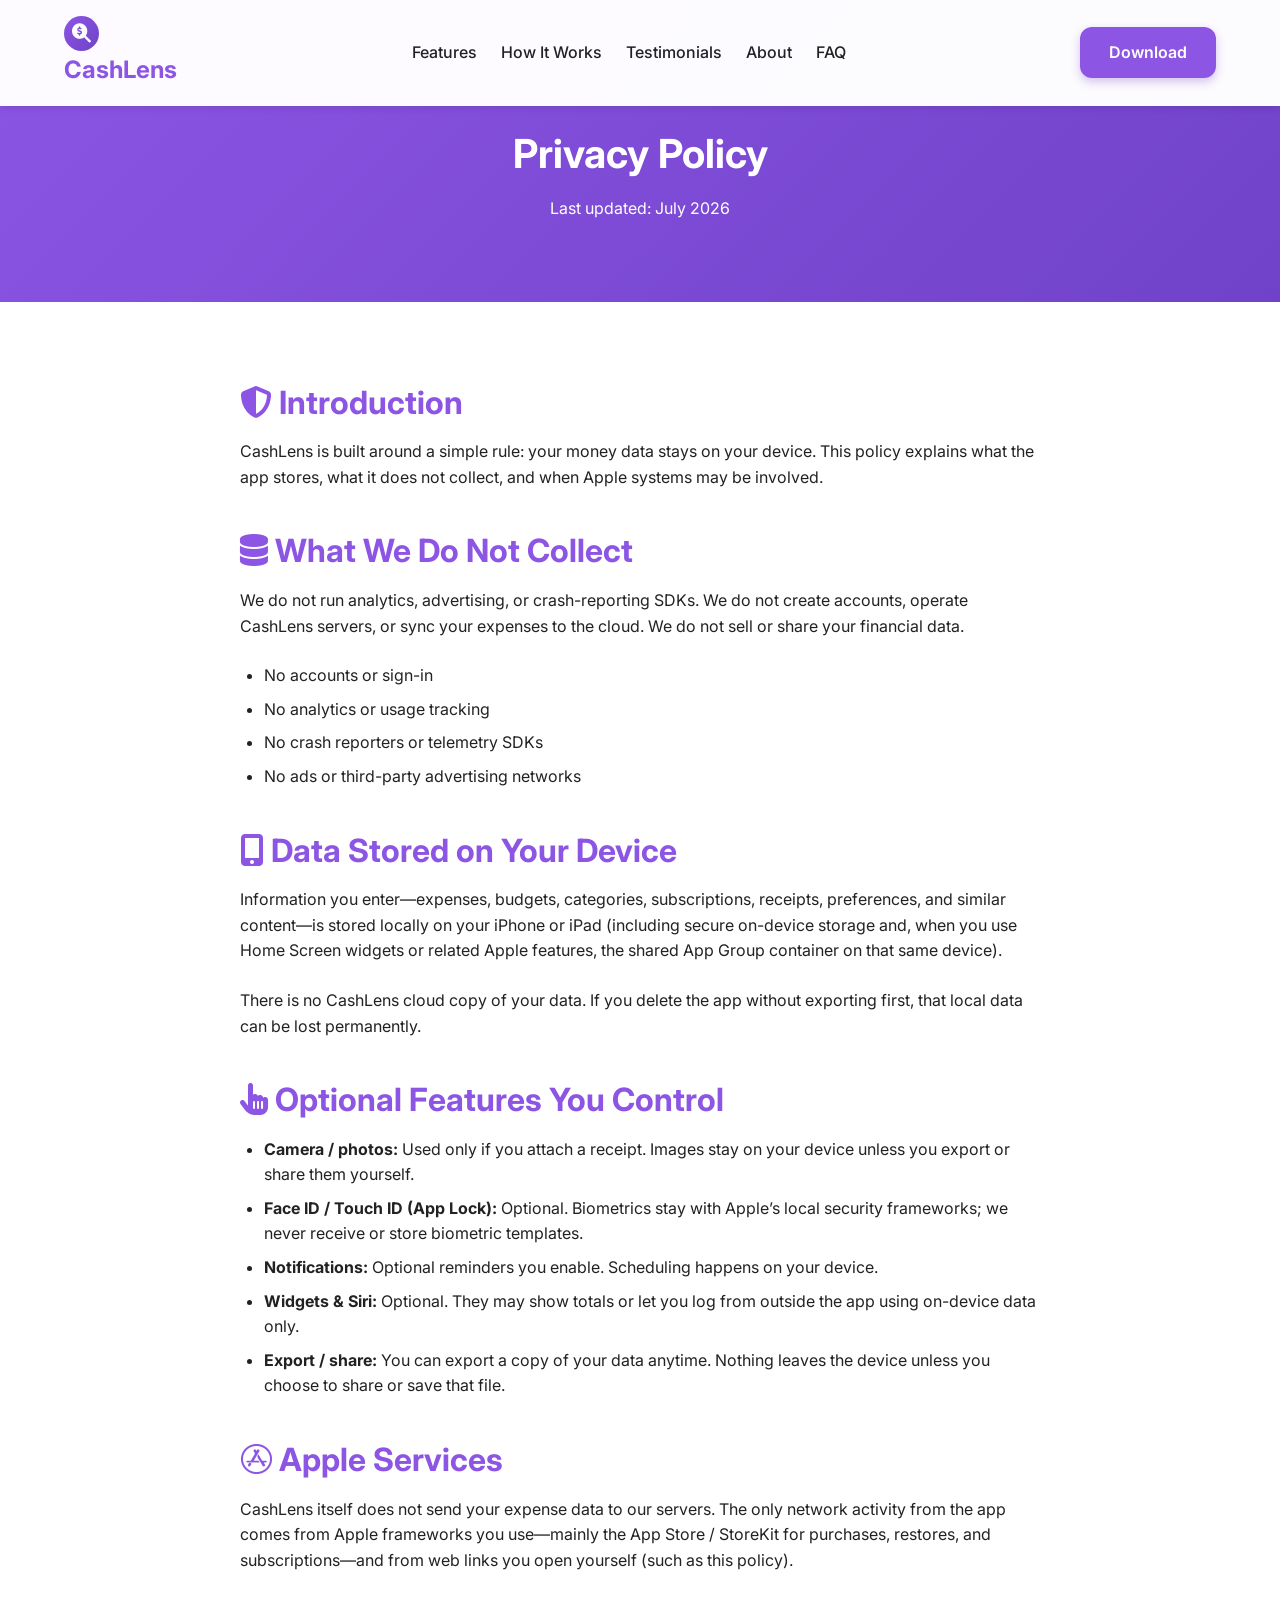
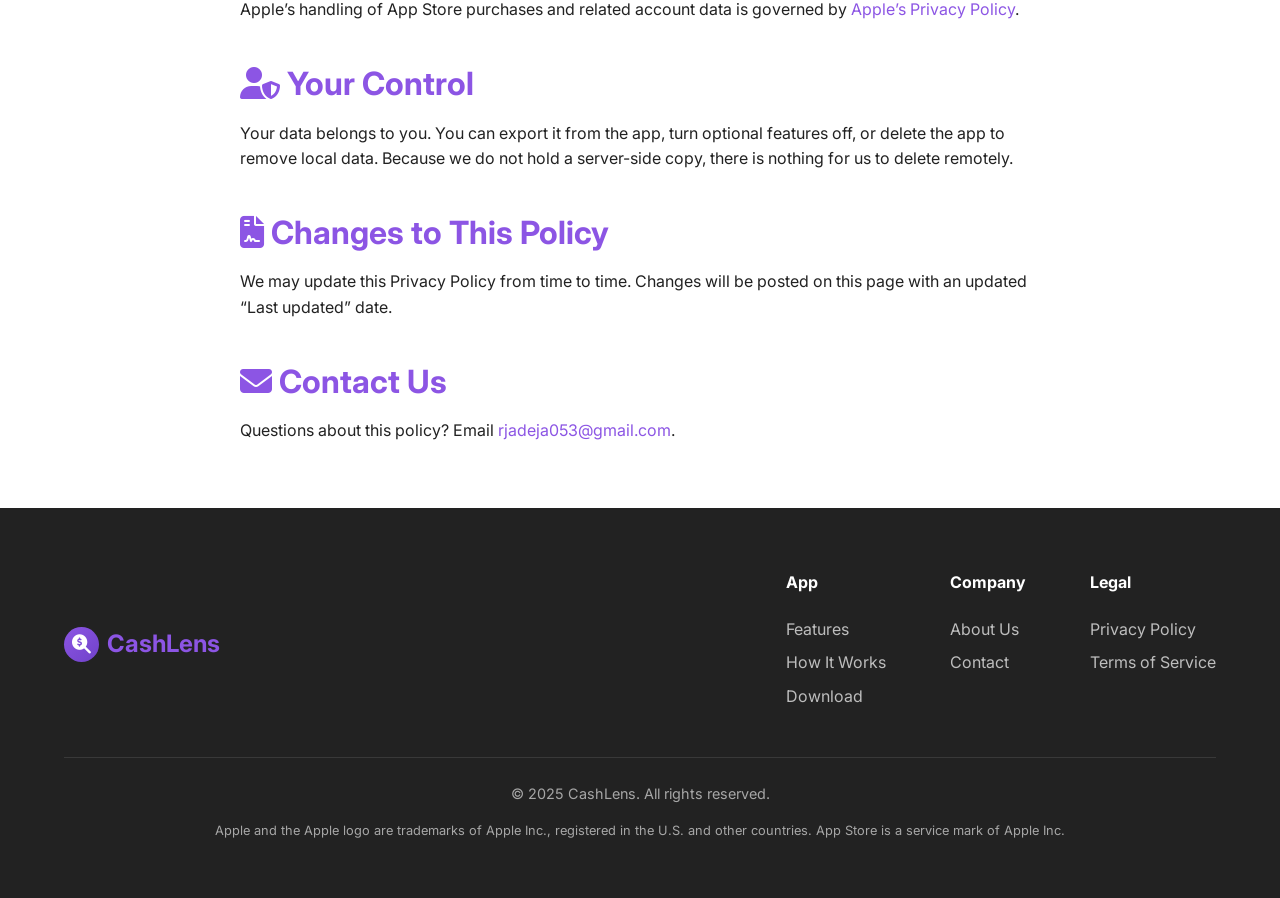
==== commit 6cd4f0e3: "Update privacy policy to match on-device CashLens app Remove analytics/crash-report claims; document" ====
--- a/privacy.html
+++ b/privacy.html
@@ -81,40 +81,48 @@
     <section class="policy-header">
         <div class="container">
             <h1>Privacy Policy</h1>
-            <p>Last updated: July 2025</p>
+            <p>Last updated: July 2026</p>
         </div>
     </section>
 
     <section class="policy-content container">
         <h2><i class="fas fa-shield-alt"></i> Introduction</h2>
-        <p>At CashLens, we take your privacy seriously. This policy describes what information our app collects and how it's used.</p>
+        <p>CashLens is built around a simple rule: your money data stays on your device. This policy explains what the app stores, what it does not collect, and when Apple systems may be involved.</p>
 
-        <h2><i class="fas fa-database"></i> Information Collection and Use</h2>
-        <p>CashLens is designed with privacy as a core principle. We collect no personal information about you or your finances. All data you enter into the app (expenses, categories, etc.) remains solely on your device.</p>
+        <h2><i class="fas fa-database"></i> What We Do Not Collect</h2>
+        <p>We do not run analytics, advertising, or crash-reporting SDKs. We do not create accounts, operate CashLens servers, or sync your expenses to the cloud. We do not sell or share your financial data.</p>
+        <ul>
+            <li>No accounts or sign-in</li>
+            <li>No analytics or usage tracking</li>
+            <li>No crash reporters or telemetry SDKs</li>
+            <li>No ads or third-party advertising networks</li>
+        </ul>
 
-        <h2><i class="fas fa-mobile-alt"></i> Data Storage</h2>
-        <p>All your financial data is stored locally on your device using secure iOS storage systems. We do not use cloud storage for your financial information, and your data is never transmitted to our servers or third parties.</p>
+        <h2><i class="fas fa-mobile-alt"></i> Data Stored on Your Device</h2>
+        <p>Information you enter—expenses, budgets, categories, subscriptions, receipts, preferences, and similar content—is stored locally on your iPhone or iPad (including secure on-device storage and, when you use Home Screen widgets or related Apple features, the shared App Group container on that same device).</p>
+        <p>There is no CashLens cloud copy of your data. If you delete the app without exporting first, that local data can be lost permanently.</p>
 
-        <h2><i class="fas fa-chart-bar"></i> Analytics</h2>
-        <p>We use limited, anonymized analytics to improve the app experience. This includes:</p>
+        <h2><i class="fas fa-hand-pointer"></i> Optional Features You Control</h2>
         <ul>
-            <li>App performance metrics</li>
-            <li>Feature usage statistics</li>
-            <li>Crash reports</li>
+            <li><strong>Camera / photos:</strong> Used only if you attach a receipt. Images stay on your device unless you export or share them yourself.</li>
+            <li><strong>Face ID / Touch ID (App Lock):</strong> Optional. Biometrics stay with Apple’s local security frameworks; we never receive or store biometric templates.</li>
+            <li><strong>Notifications:</strong> Optional reminders you enable. Scheduling happens on your device.</li>
+            <li><strong>Widgets &amp; Siri:</strong> Optional. They may show totals or let you log from outside the app using on-device data only.</li>
+            <li><strong>Export / share:</strong> You can export a copy of your data anytime. Nothing leaves the device unless you choose to share or save that file.</li>
         </ul>
-        <p>All analytics data is anonymized and contains no personally identifiable information or details about your expenses.</p>
 
-        <h2><i class="fab fa-app-store"></i> Third-Party Services</h2>
-        <p>CashLens uses Apple's App Store services for distribution. Please refer to Apple's privacy policy for information about their data practices.</p>
+        <h2><i class="fab fa-app-store"></i> Apple Services</h2>
+        <p>CashLens itself does not send your expense data to our servers. The only network activity from the app comes from Apple frameworks you use—mainly the App Store / StoreKit for purchases, restores, and subscriptions—and from web links you open yourself (such as this policy).</p>
+        <p>Apple’s handling of App Store purchases and related account data is governed by <a href="https://www.apple.com/legal/privacy/" target="_blank" rel="noopener noreferrer">Apple’s Privacy Policy</a>.</p>
 
-        <h2><i class="fas fa-user-shield"></i> Your Rights</h2>
-        <p>Since we don't collect your personal data, there's nothing for us to delete, correct, or export. Your data belongs to you and stays on your device.</p>
+        <h2><i class="fas fa-user-shield"></i> Your Control</h2>
+        <p>Your data belongs to you. You can export it from the app, turn optional features off, or delete the app to remove local data. Because we do not hold a server-side copy, there is nothing for us to delete remotely.</p>
 
         <h2><i class="fas fa-file-contract"></i> Changes to This Policy</h2>
-        <p>We may update our Privacy Policy from time to time. We will notify you of any changes by posting the new Privacy Policy on this page and updating the app.</p>
+        <p>We may update this Privacy Policy from time to time. Changes will be posted on this page with an updated “Last updated” date.</p>
 
         <h2><i class="fas fa-envelope"></i> Contact Us</h2>
-        <p>If you have any questions about our Privacy Policy, please contact us at <a href="mailto:rjadeja053@gmail.com">rjadeja053@gmail.com</a>.</p>
+        <p>Questions about this policy? Email <a href="mailto:rjadeja053@gmail.com">rjadeja053@gmail.com</a>.</p>
     </section>
 
     <footer class="footer">
